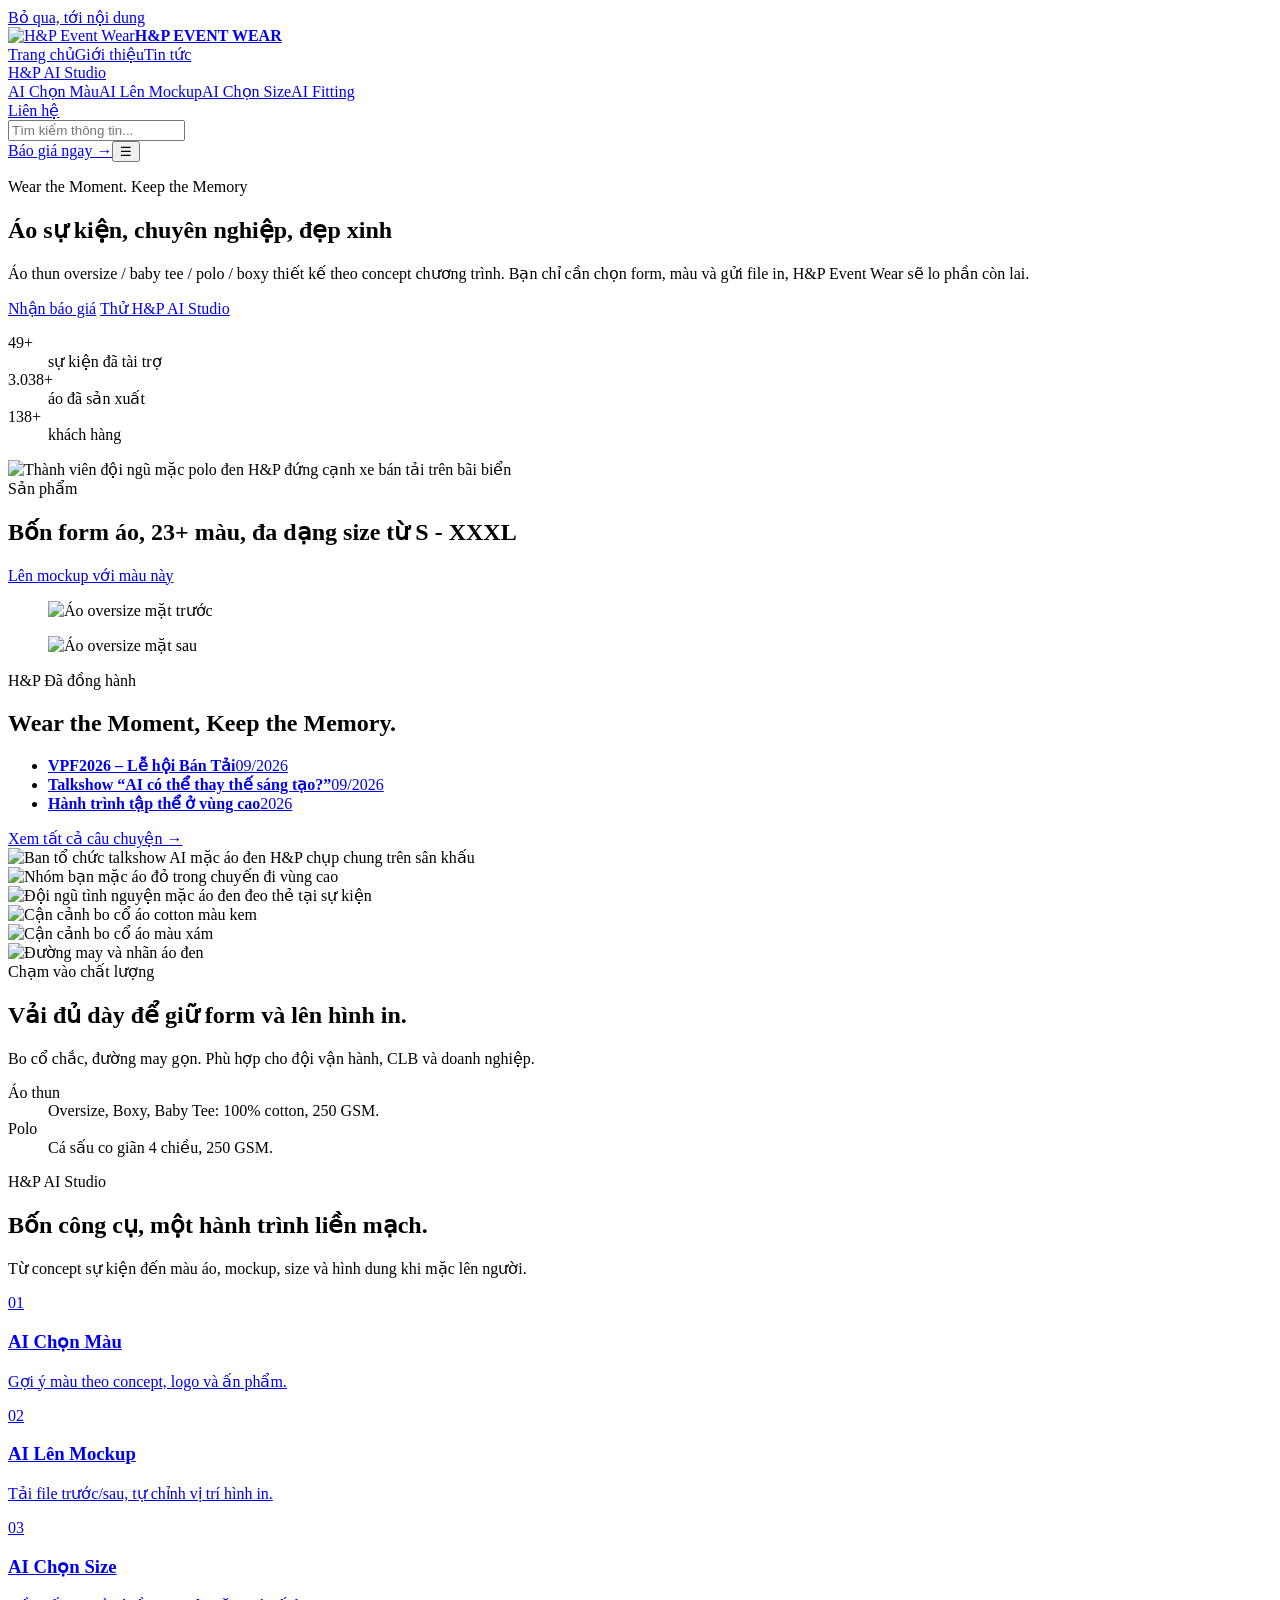
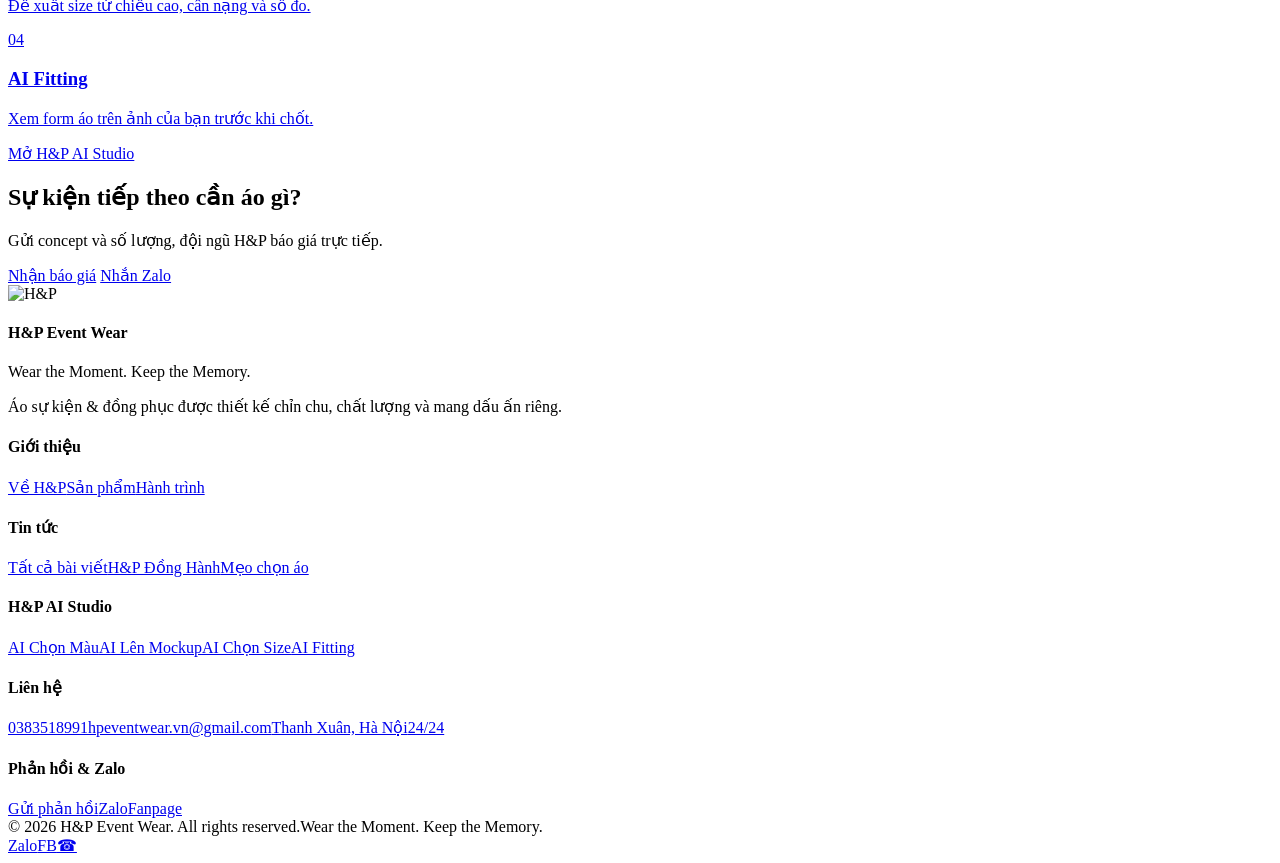
==== index.html @ 08f3437c "Add files via upload" ====
<!doctype html>
<html lang="vi" data-type="product">
<head>
<meta charset="utf-8">
<meta name="viewport" content="width=device-width,initial-scale=1">
<meta name="page-type" content="product"><meta name="site-kind" content="other">
<title>H&P Event Wear | Áo sự kiện, polo và đồng phục theo concept</title>
<meta name="description" content="H&P Event Wear sản xuất áo thun, polo và đồng phục sự kiện: chọn form, chọn màu, thử mockup với H&P AI Studio. Thanh Xuân, Hà Nội.">
<meta property="og:title" content="H&P Event Wear — Wear the Moment. Keep the Memory.">
<meta property="og:description" content="Áo sự kiện, polo và đồng phục theo concept của chương trình.">
<meta property="og:image" content="assets/img/event-2.jpg">
<meta name="theme-color" content="#FFF6EE">
<link rel="icon" href="assets/img/logo.png">
<link rel="preload" href="assets/fonts/LFNegritaPro.woff" as="font" type="font/woff" crossorigin>
<link rel="stylesheet" href="assets/css/style.css">
</head>
<body data-page="home">
<a class="skip-link" href="#main">Bỏ qua, tới nội dung</a>
<header class="site-header"><div class="container header-inner"><a class="brand" href="index.html"><img src="assets/img/logo.png" alt="H&P Event Wear"><strong>H&P EVENT WEAR</strong></a><nav class="nav" id="site-nav"><a class="active" href="index.html">Trang chủ</a><a class="" href="about.html">Giới thiệu</a><a class="" href="news.html">Tin tức</a><div class="nav-dropdown"><a class="" href="ai-studio.html">H&P AI Studio</a><div class="dropdown"><a href="ai-studio.html#color">AI Chọn Màu</a><a href="ai-studio.html#mockup">AI Lên Mockup</a><a href="ai-studio.html#size">AI Chọn Size</a><a href="ai-studio.html#fitting">AI Fitting</a></div></div><a class="" href="contact.html">Liên hệ</a></nav><div class="header-tools"><div class="search-wrap"><input class="search-input" type="search" placeholder="Tìm kiếm thông tin..."><div class="search-results"></div></div><a class="btn btn-primary" href="contact.html">Báo giá ngay →</a><button class="mobile-toggle" aria-label="Mở menu" aria-expanded="false" aria-controls="site-nav">☰</button></div></div></header>
<main id="main">

<!-- 1. Hero: ảnh thật, chữ trên nền phẳng. Vào cảnh một lần khi tải trang. -->
<section class="hero" data-enter>
  <div class="container hero-grid">
    <div class="hero-copy">
      <p class="hero-slogan">Wear the Moment. Keep the Memory</p>
      <h1>Áo sự kiện, chuyên nghiệp, đẹp xinh</h1>
      <p>Áo thun oversize / baby tee / polo / boxy thiết kế theo concept chương trình. Bạn chỉ cần chọn form, màu và gửi file in, H&P Event Wear sẽ lo phần còn lai.</p>
      <div class="actions">
        <a class="btn btn-primary" href="contact.html">Nhận báo giá</a>
        <a class="btn btn-light" href="ai-studio.html">Thử H&P AI Studio</a>
      </div>
      <dl class="hero-facts">
        <div><dt>49+</dt><dd>sự kiện đã tài trợ</dd></div>
        <div><dt>3.038+</dt><dd>áo đã sản xuất</dd></div>
        <div><dt>138+</dt><dd>khách hàng</dd></div>
      </dl>
    </div>
    <div class="hero-photo"><img src="assets/img/event-2.jpg" alt="Thành viên đội ngũ mặc polo đen H&P đứng cạnh xe bán tải trên bãi biển" width="2048" height="1365" fetchpriority="high"></div>
  </div>
</section>

<!-- 2. Chọn form và màu: màu đổi ảnh (khoảnh khắc tương tác duy nhất của trang) -->
<section class="screen surface" id="products" aria-labelledby="h-products">
  <div class="container picker">
    <div class="picker-ui">
      <span class="eyebrow">Sản phẩm</span>
      <h2 id="h-products">Bốn form áo, 23+ màu, đa dạng size từ S - XXXL  </h2>
      <div class="tabs" role="group" aria-label="Chọn form áo" id="formTabs"></div>
      <div class="sw-row" role="group" aria-label="Chọn màu áo" id="swatches"></div>
      <p class="pick-name" id="pickName" aria-live="polite"></p>
      <p class="pick-spec" id="pickSpec"></p>
      <div class="actions">
        <a class="btn btn-primary" id="tryBtn" href="ai-studio.html#mockup">Lên mockup với màu này</a>
      </div>
    </div>
    <div class="stage">
      <figure><img id="imgFront" src="assets/img/blanks/oversize/cam-do-front.webp" alt="Áo oversize mặt trước" width="1000" height="1250"></figure>
      <figure><img id="imgBack" src="assets/img/blanks/oversize/cam-do-back.webp" alt="Áo oversize mặt sau" width="1000" height="1250"></figure>
    </div>
  </div>
</section>

<!-- 3. Chương trình đã đồng hành: ảnh thật, không chú thích dưới ảnh -->
<section class="screen" id="journey" aria-labelledby="h-journey">
  <div class="container events">
    <div>
      <span class="eyebrow">H&P Đã đồng hành</span>
      <h2 id="h-journey">Wear the Moment, Keep the Memory.</h2>
      <ul class="event-list">
        <li><a href="article.html?id=vp-festival-2026"><b>VPF2026 – Lễ hội Bán Tải</b><span>09/2026</span></a></li>
        <li><a href="news.html"><b>Talkshow “AI có thể thay thế sáng tạo?”</b><span>09/2026</span></a></li>
        <li><a href="news.html"><b>Hành trình tập thể ở vùng cao</b><span>2026</span></a></li>
      </ul>
      <a class="link-arrow" href="news.html">Xem tất cả câu chuyện →</a>
    </div>
    <div class="photo-grid">
      <div class="ph"><img src="assets/img/event-6.jpg" alt="Ban tổ chức talkshow AI mặc áo đen H&P chụp chung trên sân khấu" loading="lazy"></div>
      <div class="ph"><img src="assets/img/event-7.jpg" alt="Nhóm bạn mặc áo đỏ trong chuyến đi vùng cao" loading="lazy"></div>
      <div class="ph"><img src="assets/img/event-5.jpg" alt="Đội ngũ tình nguyện mặc áo đen đeo thẻ tại sự kiện" loading="lazy"></div>
    </div>
  </div>
</section>

<!-- 4. Chất vải -->
<section class="screen surface" id="fabric" aria-labelledby="h-fabric">
  <div class="container fabric">
    <div class="fabric-photos">
      <div class="ph"><img src="assets/img/fabric-1.jpg" alt="Cận cảnh bo cổ áo cotton màu kem" loading="lazy"></div>
      <div class="ph"><img src="assets/img/fabric-2.jpg" alt="Cận cảnh bo cổ áo màu xám" loading="lazy"></div>
      <div class="ph"><img src="assets/img/fabric-3.jpg" alt="Đường may và nhãn áo đen" loading="lazy"></div>
    </div>
    <div>
      <span class="eyebrow">Chạm vào chất lượng</span>
      <h2 id="h-fabric">Vải đủ dày để giữ form và lên hình in.</h2>
      <p class="lead">Bo cổ chắc, đường may gọn. Phù hợp cho đội vận hành, CLB và doanh nghiệp.</p>
      <dl class="spec-list">
        <div><dt>Áo thun</dt><dd>Oversize, Boxy, Baby Tee: 100% cotton, 250 GSM.</dd></div>
        <div><dt>Polo</dt><dd>Cá sấu co giãn 4 chiều, 250 GSM.</dd></div>
      </dl>
    </div>
  </div>
</section>

<!-- 5. AI Studio: bốn bước. Một nền tối tương phản. -->
<section class="screen dark" id="ai" aria-labelledby="h-ai">
  <div class="container">
    <span class="eyebrow">H&P AI Studio</span>
    <h2 id="h-ai">Bốn công cụ, một hành trình liền mạch.</h2>
    <p class="lead">Từ concept sự kiện đến màu áo, mockup, size và hình dung khi mặc lên người.</p>
    <div class="steps">
      <a class="step" href="ai-studio.html#color"><span class="num">01</span><h3>AI Chọn Màu</h3><p>Gợi ý màu theo concept, logo và ấn phẩm.</p></a>
      <a class="step" href="ai-studio.html#mockup"><span class="num">02</span><h3>AI Lên Mockup</h3><p>Tải file trước/sau, tự chỉnh vị trí hình in.</p></a>
      <a class="step" href="ai-studio.html#size"><span class="num">03</span><h3>AI Chọn Size</h3><p>Đề xuất size từ chiều cao, cân nặng và số đo.</p></a>
      <a class="step" href="ai-studio.html#fitting"><span class="num">04</span><h3>AI Fitting</h3><p>Xem form áo trên ảnh của bạn trước khi chốt.</p></a>
    </div>
    <a class="btn btn-primary" href="ai-studio.html">Mở H&P AI Studio</a>
  </div>
</section>

<!-- 6. Dải cuối: màu thương hiệu -->
<section class="band" aria-labelledby="h-cta">
  <div class="container">
    <div>
      <h2 id="h-cta">Sự kiện tiếp theo cần áo gì?</h2>
      <p>Gửi concept và số lượng, đội ngũ H&P báo giá trực tiếp.</p>
    </div>
    <div class="actions">
      <a class="btn btn-primary" href="contact.html">Nhận báo giá</a>
      <a class="btn btn-light" href="https://zalo.me/0383518991" target="_blank" rel="noopener">Nhắn Zalo</a>
    </div>
  </div>
</section>
</main>
<footer class="site-footer"><div class="container"><div class="footer-grid"><div class="footer-brand"><img src="assets/img/logo.png" alt="H&P"><h4>H&P Event Wear</h4><p>Wear the Moment. Keep the Memory.</p><p class="muted">Áo sự kiện & đồng phục được thiết kế chỉn chu, chất lượng và mang dấu ấn riêng.</p></div><div><h4>Giới thiệu</h4><a href="about.html">Về H&P</a><a href="index.html#products">Sản phẩm</a><a href="index.html#journey">Hành trình</a></div><div><h4>Tin tức</h4><a href="news.html">Tất cả bài viết</a><a href="news.html">H&P Đồng Hành</a><a href="news.html">Mẹo chọn áo</a></div><div><h4>H&P AI Studio</h4><a href="ai-studio.html#color">AI Chọn Màu</a><a href="ai-studio.html#mockup">AI Lên Mockup</a><a href="ai-studio.html#size">AI Chọn Size</a><a href="ai-studio.html#fitting">AI Fitting</a></div><div><h4>Liên hệ</h4><a href="tel:0383518991">0383518991</a><a href="mailto:hpeventwear.vn@gmail.com">hpeventwear.vn@gmail.com</a><a href="contact.html">Thanh Xuân, Hà Nội</a><a href="contact.html">24/24</a></div><div><h4>Phản hồi & Zalo</h4><a href="contact.html#feedback">Gửi phản hồi</a><a href="https://zalo.me/0383518991" target="_blank" rel="noopener">Zalo</a><a href="https://www.facebook.com/hpeventwear" target="_blank" rel="noopener">Fanpage</a></div></div><div class="copyright"><span>© 2026 H&P Event Wear. All rights reserved.</span><span>Wear the Moment. Keep the Memory.</span></div></div></footer>
<div class="floating-contact"><a class="float-btn zalo" href="https://zalo.me/0383518991" target="_blank" rel="noopener" aria-label="Nhắn Zalo">Zalo</a><a class="float-btn msg" href="https://www.facebook.com/hpeventwear" target="_blank" rel="noopener" aria-label="Fanpage Facebook">FB</a><a class="float-btn call" href="tel:0383518991" aria-label="Gọi ngay">☎</a></div>
<script src="assets/js/articles.js"></script>
<script src="assets/js/blanks.js"></script>
<script src="assets/js/app.js"></script>
<script src="assets/js/home.js"></script>
</body>
</html>
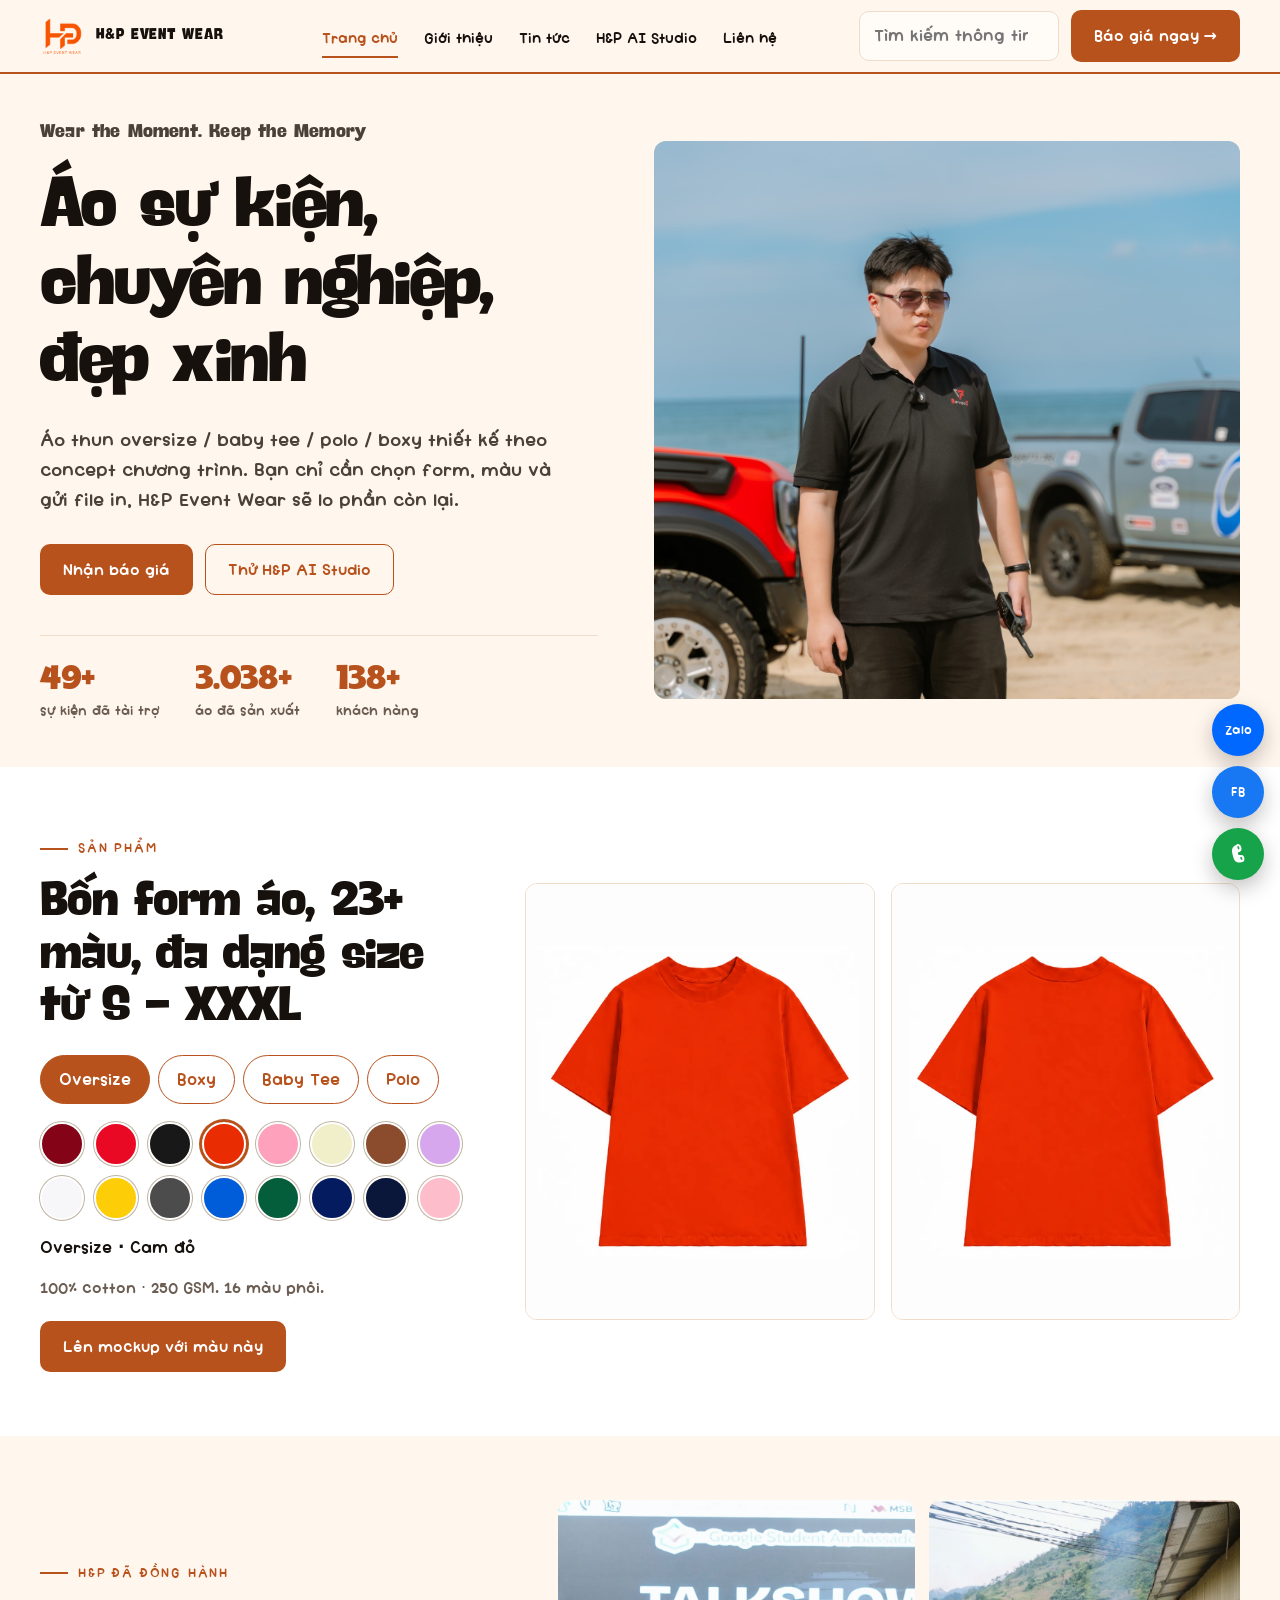
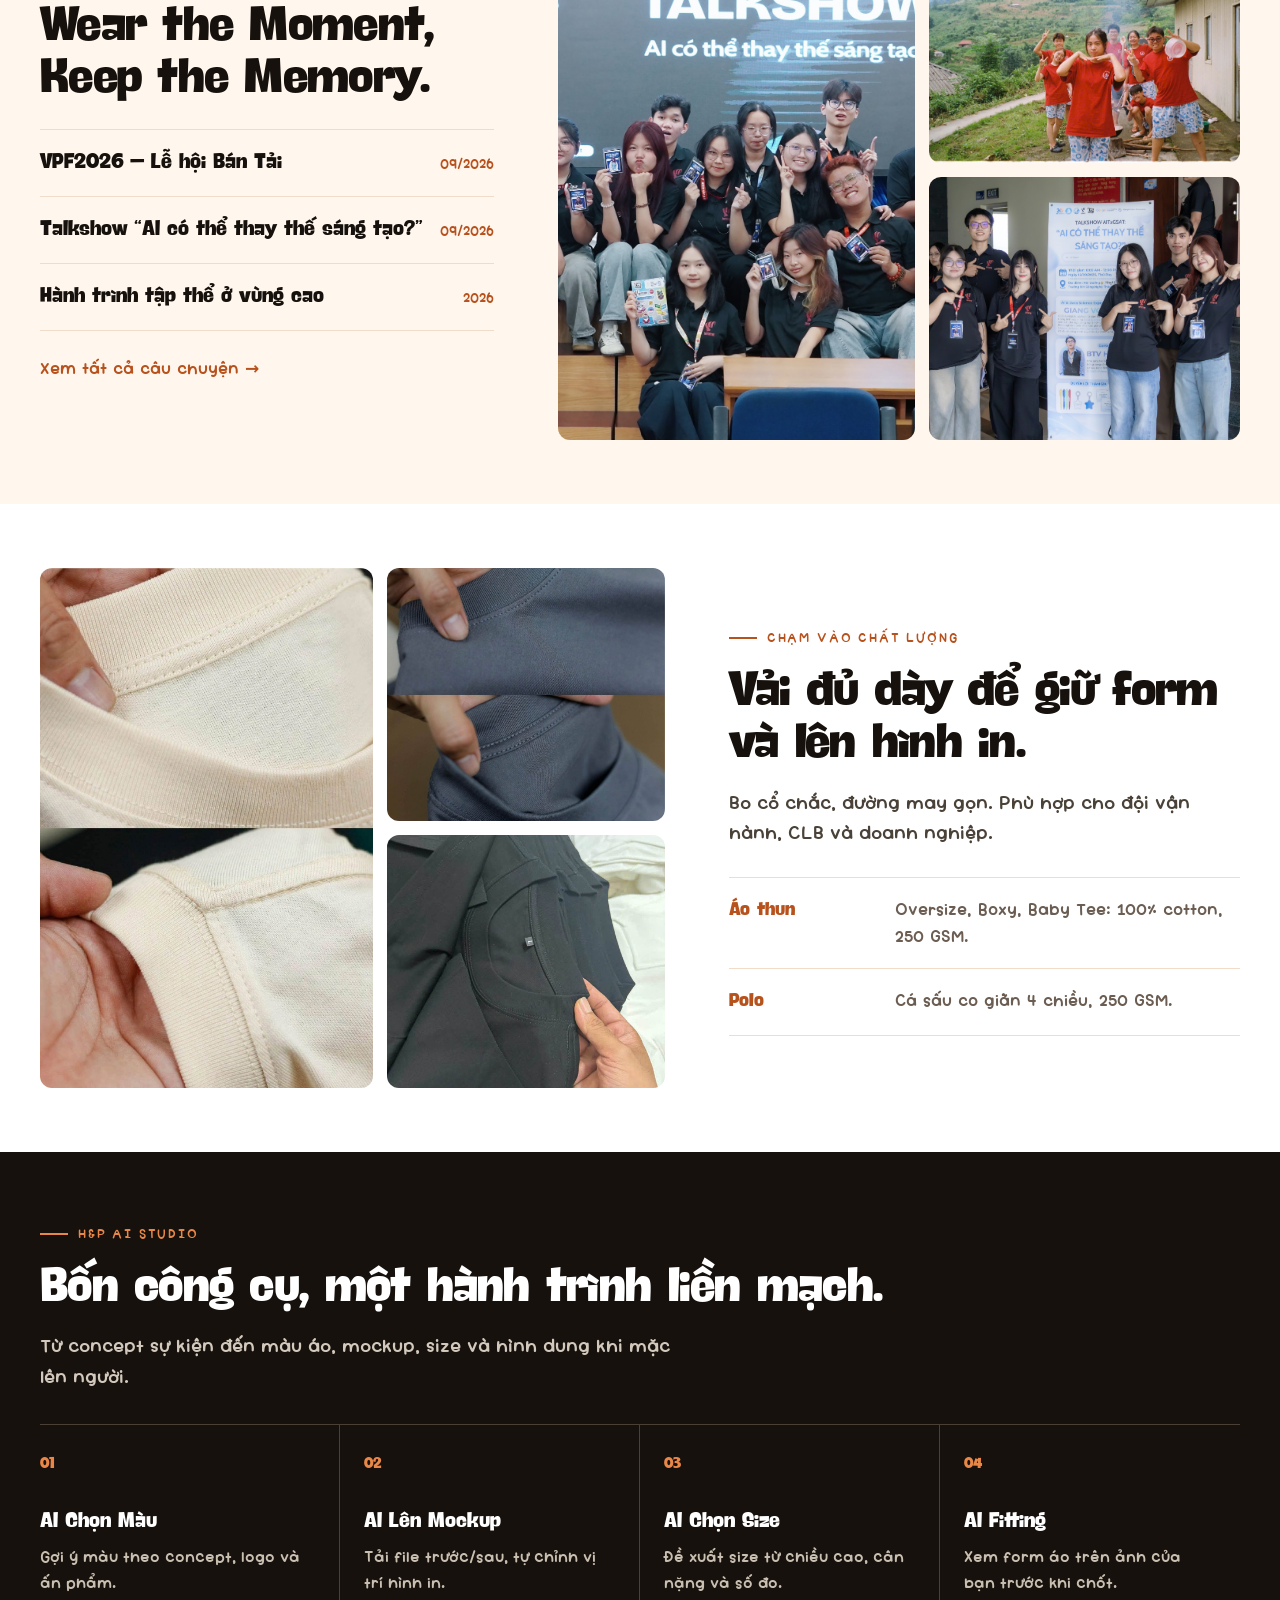
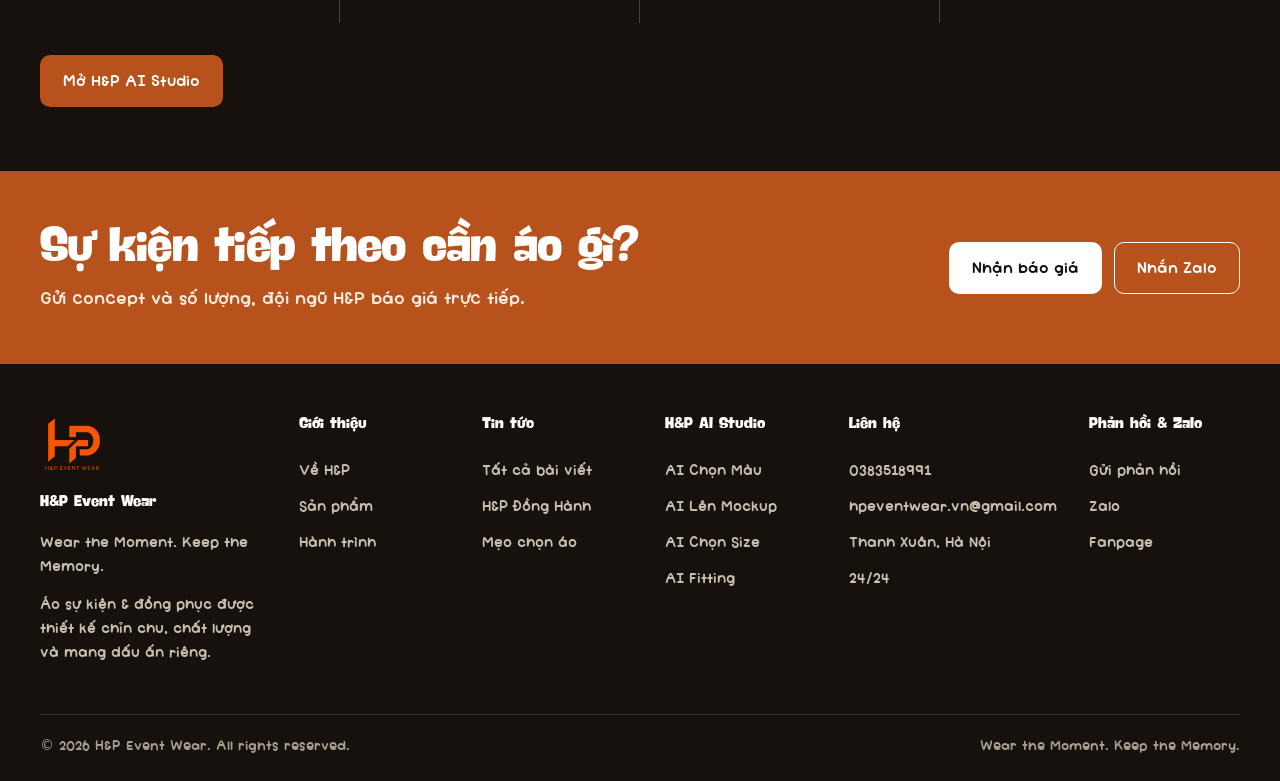
==== commit f8598d3c: "Commit to main" ====
--- a/index.html
+++ b/index.html
@@ -2,13 +2,13 @@
 <html lang="vi" data-type="product">
 <head>
 <meta charset="utf-8">
-<meta name="viewport" content="width=device-width,initial-scale=1">
+<meta name="viewport" content="width=device-width,initial-scale=1"><title>H&amp;P Event Wear | Áo sự kiện, polo và đồng phục theo concept</title><meta name="description" content="Áo thun oversize, boxy, baby tee, polo và đồng phục sự kiện theo concept. Chọn form, màu, thử mockup với H&amp;P AI Studio. Thanh Xuân, Hà Nội."><link rel="canonical" href="https://www.hpeventwear.id.vn/"><meta property="og:site_name" content="H&amp;P Event Wear"><meta property="og:locale" content="vi_VN"><meta property="og:type" content="website"><meta property="og:url" content="https://www.hpeventwear.id.vn/"><meta property="og:title" content="H&amp;P Event Wear | Áo sự kiện, polo và đồng phục theo concept"><meta property="og:description" content="Áo thun oversize, boxy, baby tee, polo và đồng phục sự kiện theo concept. Chọn form, màu, thử mockup với H&amp;P AI Studio. Thanh Xuân, Hà Nội."><meta property="og:image" content="https://www.hpeventwear.id.vn/assets/img/event-2.jpg"><meta name="twitter:card" content="summary_large_image"><script type="application/ld+json">{"@context":"https://schema.org","@type":"Organization","name":"H&P Event Wear","url":"https://www.hpeventwear.id.vn/","logo":"https://www.hpeventwear.id.vn/assets/img/logo.png","email":"hpeventwear.vn@gmail.com","telephone":"+84383518991","address":{"@type":"PostalAddress","addressLocality":"Thanh Xuân","addressRegion":"Hà Nội","addressCountry":"VN"},"sameAs":["https://www.facebook.com/hpeventwear"]}</script>
 <meta name="page-type" content="product"><meta name="site-kind" content="other">
-<title>H&P Event Wear | Áo sự kiện, polo và đồng phục theo concept</title>
-<meta name="description" content="H&P Event Wear sản xuất áo thun, polo và đồng phục sự kiện: chọn form, chọn màu, thử mockup với H&P AI Studio. Thanh Xuân, Hà Nội.">
-<meta property="og:title" content="H&P Event Wear — Wear the Moment. Keep the Memory.">
-<meta property="og:description" content="Áo sự kiện, polo và đồng phục theo concept của chương trình.">
-<meta property="og:image" content="assets/img/event-2.jpg">
+
+
+
+
+
 <meta name="theme-color" content="#FFF6EE">
 <link rel="icon" href="assets/img/logo.png">
 <link rel="preload" href="assets/fonts/LFNegritaPro.woff" as="font" type="font/woff" crossorigin>
@@ -25,7 +25,7 @@
     <div class="hero-copy">
       <p class="hero-slogan">Wear the Moment. Keep the Memory</p>
       <h1>Áo sự kiện, chuyên nghiệp, đẹp xinh</h1>
-      <p>Áo thun oversize / baby tee / polo / boxy thiết kế theo concept chương trình. Bạn chỉ cần chọn form, màu và gửi file in, H&P Event Wear sẽ lo phần còn lai.</p>
+      <p>Áo thun oversize / baby tee / polo / boxy thiết kế theo concept chương trình. Bạn chỉ cần chọn form, màu và gửi file in, H&P Event Wear sẽ lo phần còn lại.</p>
       <div class="actions">
         <a class="btn btn-primary" href="contact.html">Nhận báo giá</a>
         <a class="btn btn-light" href="ai-studio.html">Thử H&P AI Studio</a>
@@ -77,7 +77,7 @@
     <div class="photo-grid">
       <div class="ph"><img src="assets/img/event-6.jpg" alt="Ban tổ chức talkshow AI mặc áo đen H&P chụp chung trên sân khấu" loading="lazy"></div>
       <div class="ph"><img src="assets/img/event-7.jpg" alt="Nhóm bạn mặc áo đỏ trong chuyến đi vùng cao" loading="lazy"></div>
-      <div class="ph"><img src="assets/img/event-5.jpg" alt="Đội ngũ tình nguyện mặc áo đen đeo thẻ tại sự kiện" loading="lazy"></div>
+      <div class="ph"><img src="assets/img/event-10.jpg" alt="Đội ngũ tình nguyện mặc áo đen đeo thẻ tại sự kiện" loading="lazy"></div>
     </div>
   </div>
 </section>
--- a/assets/css/style.css
+++ b/assets/css/style.css
@@ -0,0 +1,341 @@
+/* ===== H&P Event Wear — hệ thiết kế mới =====
+   Nền giấy ấm + mực đen + một màu thương hiệu (cam #B8521D). Phẳng, không gradient, ảnh thật dẫn dắt.
+   Phông chữ của thương hiệu: LF Negrita Pro (tiêu đề), LF Study Notes (văn bản). */
+@font-face{font-family:"LF Negrita Pro";src:url(../fonts/LFNegritaPro.woff) format("woff");font-weight:400;font-style:normal;font-display:swap}
+@font-face{font-family:"LF Study Notes";src:url(../fonts/LFStudyNotes.woff) format("woff");font-weight:400;font-style:normal;font-display:swap}
+:root{
+  --orange:#B8521D;--orange-2:#E88747;--orange-3:#F6C79D;
+  --paper:#FFF6EE;--surface:#FFFFFF;--tint:#FFE8D4;--cream:#FFFBF7;--white:#fff;
+  --ink:#16110D;--black:#16110D;--black-2:#221B15;--muted:#6B5D52;--line:#F1DCC9;
+  --radius:12px;--shadow:0 12px 32px rgba(22,17,13,.10);
+  --container:min(1200px,calc(100% - 48px));--header-h:72px;
+  --font-head:"LF Negrita Pro",Inter,ui-sans-serif,system-ui,"Segoe UI",Roboto,Arial,sans-serif;
+  --font-body:"LF Study Notes",Inter,ui-sans-serif,system-ui,"Segoe UI",Roboto,Arial,sans-serif;
+}
+*{box-sizing:border-box}
+html{scroll-behavior:smooth;scroll-padding-top:var(--header-h)}
+body{margin:0;font-family:var(--font-body);font-synthesis:none;color:var(--ink);background:var(--paper);line-height:1.6;font-size:17px;-webkit-font-smoothing:antialiased}
+img{max-width:100%;display:block}
+a{text-decoration:none;color:inherit}
+button,input,select,textarea{font:inherit;color:inherit}
+button{cursor:pointer}
+:focus-visible{outline:3px solid var(--orange);outline-offset:3px;border-radius:6px}
+.skip-link{position:absolute;left:12px;top:-60px;z-index:100;background:var(--ink);color:#fff;padding:12px 18px;border-radius:8px;font-weight:700}
+.skip-link:focus{top:calc(var(--header-h) + 8px)}
+.container{width:var(--container);margin-inline:auto}
+.section{padding:96px 0}.section-sm{padding:56px 0}.surface{background:var(--surface)}
+h1,h2,h3,h4,h5,h6,.brand strong,.stat b,.num{font-family:var(--font-head);font-weight:400;letter-spacing:0;color:var(--ink)}
+h1,h2,h3{line-height:1.08;margin:0 0 16px}
+h1{font-size:clamp(40px,5.6vw,80px);letter-spacing:-.02em}
+h2{font-size:clamp(30px,3.8vw,52px);letter-spacing:-.015em}
+h3{font-size:21px;line-height:1.2}
+p{margin:0 0 14px}
+.lead{font-size:19px;color:#4a4238;max-width:640px}
+.muted{color:var(--muted)}.orange{color:var(--orange)}
+.eyebrow{display:inline-flex;align-items:center;gap:10px;text-transform:uppercase;letter-spacing:.14em;font-size:12px;font-weight:700;color:var(--orange);margin-bottom:18px}
+.eyebrow::before{content:"";width:28px;height:2px;background:currentColor}
+.stack{display:grid;gap:18px}
+.grid-2{display:grid;grid-template-columns:repeat(2,minmax(0,1fr));gap:32px}
+.grid-3{display:grid;grid-template-columns:repeat(3,minmax(0,1fr));gap:24px}
+.grid-4{display:grid;grid-template-columns:repeat(4,minmax(0,1fr));gap:20px}
+.card{background:var(--white);border:1px solid var(--line);border-radius:var(--radius);padding:24px;transition:transform .25s,border-color .25s}
+a.card:hover,.card.link:hover{transform:translateY(-2px);border-color:var(--orange)}
+.card.dark{background:var(--ink);color:#fff;border-color:var(--ink)}.card.dark h3{color:#fff}
+.tag{display:inline-flex;padding:6px 12px;border-radius:999px;background:var(--tint);color:#8C3C10;font-size:12px;font-weight:700}
+/* nút: một cặp — đặc cam + viền mực */
+.btn{display:inline-flex;align-items:center;justify-content:center;gap:9px;min-height:48px;border-radius:10px;padding:12px 22px;border:1.5px solid transparent;font-weight:700;font-size:16px;font-family:var(--font-body);transition:transform .2s,background .2s,color .2s,border-color .2s}
+.btn:hover{transform:translateY(-2px)}.btn:active{transform:translateY(0) scale(.98)}
+.btn-primary{background:var(--orange);color:#fff}.btn-primary:hover{background:#9C4316}
+.btn-dark{background:var(--ink);color:#fff}.btn-dark:hover{background:#000}
+.btn-light{background:transparent;color:var(--ink);border-color:var(--ink)}.btn-light:hover{background:var(--ink);color:#fff}
+.btn-outline{background:transparent;border-color:rgba(255,255,255,.7);color:#fff}.btn-outline:hover{background:#fff;color:var(--ink)}
+.actions{display:flex;gap:12px;flex-wrap:wrap}
+.link-arrow{display:inline-flex;gap:8px;font-weight:700;color:var(--orange);background:linear-gradient(currentColor,currentColor) 0 100%/0 2px no-repeat;padding-bottom:3px;transition:background-size .25s}
+.link-arrow:hover{background-size:100% 2px}
+
+/* ===== header ===== */
+.site-header{position:sticky;top:0;z-index:60;background:var(--paper);border-bottom:1px solid var(--line)}
+.header-inner{height:var(--header-h);display:flex;align-items:center;gap:28px}
+.brand{display:flex;align-items:center;gap:12px;min-width:200px}
+.brand img{width:44px;height:44px;object-fit:contain;border-radius:8px}
+.brand strong{font-size:15px;letter-spacing:.06em}
+.nav{display:flex;align-items:center;gap:26px;margin:auto}
+.nav a{font-size:15px;font-weight:700;position:relative;padding:26px 0;display:inline-block}
+.nav>a::after,.nav-dropdown>a::after{content:"";position:absolute;left:0;right:100%;bottom:18px;height:2px;background:var(--orange);transition:right .25s}
+.nav a:hover::after,.nav a.active::after{right:0}
+.nav a.active,.nav a:hover{color:var(--orange)}
+.nav-dropdown{position:relative}
+.dropdown{display:none;position:absolute;top:calc(100% - 6px);left:-16px;width:240px;padding:10px;background:var(--cream);border:1px solid var(--line);border-radius:12px;box-shadow:var(--shadow)}
+.nav-dropdown:hover .dropdown,.nav-dropdown:focus-within .dropdown{display:grid}
+.dropdown a{padding:12px 14px;border-radius:8px}
+.dropdown a::after{display:none}.dropdown a:hover{background:var(--tint)}
+.header-tools{display:flex;align-items:center;gap:12px}
+.search-wrap{position:relative}
+.search-input{width:200px;min-height:44px;padding:10px 14px;border:1px solid var(--line);border-radius:10px;background:var(--cream);outline:none;transition:border-color .2s,width .25s}
+.search-input:focus{border-color:var(--orange);width:240px}
+.search-results{display:none;position:absolute;right:0;top:52px;width:360px;max-height:420px;overflow:auto;background:var(--cream);border:1px solid var(--line);border-radius:12px;box-shadow:var(--shadow);padding:10px}
+.search-results.show{display:block}
+.search-item{display:block;padding:12px;border-radius:8px}.search-item:hover{background:var(--tint)}
+.search-item b{display:block}.search-item small{color:var(--muted)}
+.mobile-toggle{display:none;width:48px;height:48px;border:1.5px solid var(--ink);border-radius:10px;background:transparent;font-size:22px;line-height:1}
+
+/* ===== hero (ảnh thật, chữ trên nền phẳng) ===== */
+.hero{background:var(--paper);color:var(--ink);padding:0;min-height:calc(100svh - var(--header-h));display:block;position:relative}
+.hero-grid{display:grid;grid-template-columns:minmax(0,1fr) minmax(0,1.05fr);gap:56px;align-items:center;min-height:calc(100svh - var(--header-h));padding-block:40px}
+.hero h1{max-width:12ch;margin-bottom:22px}
+.hero p{font-size:19px;color:#4a4238;max-width:520px}
+.hero .actions{margin-top:28px}
+.hero-slogan{font-family:var(--font-head);color:var(--orange);font-size:18px;margin:0 0 22px;letter-spacing:.01em}
+.hero-facts{display:flex;gap:36px;margin:40px 0 0;padding:28px 0 0;border-top:1px solid var(--line)}
+.hero-facts div{display:grid;gap:2px}
+.hero-facts dt{font-family:var(--font-head);font-size:34px;line-height:1;color:var(--ink)}
+.hero-facts dd{margin:0;font-size:14px;color:var(--muted)}
+.hero-photo{position:relative;height:min(74svh,720px);border-radius:var(--radius);overflow:hidden;background:var(--tint)}
+.hero-photo img{width:100%;height:100%;object-fit:cover;object-position:center 30%;transition:transform .6s}
+.hero-photo:hover img{transform:scale(1.03)}
+/* hero vào cảnh một lần khi tải trang */
+@keyframes hpEnter{from{opacity:0;transform:translateY(18px)}to{opacity:1;transform:none}}
+[data-enter]>*,[data-enter] .hero-grid>*{animation:hpEnter .7s cubic-bezier(.2,.7,.2,1) both}
+[data-enter] .hero-grid>*:nth-child(2){animation-delay:.12s}
+.hero-copy>*{animation:hpEnter .7s cubic-bezier(.2,.7,.2,1) both}
+.hero-copy>*:nth-child(2){animation-delay:.06s}.hero-copy>*:nth-child(3){animation-delay:.12s}.hero-copy>*:nth-child(4){animation-delay:.18s}.hero-copy>*:nth-child(5){animation-delay:.24s}.hero-copy>*:nth-child(6){animation-delay:.3s}
+[data-enter]>.container{animation:none}
+
+/* ===== trang con: dải tiêu đề phẳng ===== */
+.subhero{padding:84px 0 72px;background:var(--ink);color:#fff;position:relative}
+.subhero h1{color:#fff;font-size:clamp(38px,5vw,64px)}
+.subhero .lead{color:#D9D1C6}
+.subhero .orange{color:var(--orange-2)}
+.subhero .eyebrow{color:var(--orange-2)!important}
+
+/* ===== màn chung của trang chủ: mỗi phần một đến hai màn hình ===== */
+.screen{min-height:100svh;display:flex;align-items:center;padding:72px 0;scroll-margin-top:var(--header-h)}
+.screen>.container{width:var(--container)}
+.screen.dark{background:var(--ink);color:#EDE6DA}
+.screen.dark h2,.screen.dark h3{color:#fff}
+.screen.dark .eyebrow{color:var(--orange-2)}
+.screen.dark .lead{color:#D2C9BC}
+
+/* chọn form + màu: màu đổi ảnh */
+.picker{display:grid;grid-template-columns:minmax(0,.75fr) minmax(0,1.25fr);gap:56px;align-items:center}
+.picker-ui h2{max-width:14ch}
+.tabs{display:flex;gap:8px;flex-wrap:wrap;margin:26px 0 22px}
+.tab{min-height:44px;padding:10px 18px;border:1.5px solid var(--ink);border-radius:999px;background:transparent;font-weight:700;transition:background .2s,color .2s,transform .2s}
+.tab:hover{transform:translateY(-2px)}.tab:active{transform:scale(.98)}
+.tab[aria-selected="true"]{background:var(--ink);color:#fff}
+.sw-row{display:flex;flex-wrap:wrap;gap:10px;margin:0 0 14px}
+.swatch-btn{width:44px;height:44px;border-radius:50%;border:2px solid var(--paper);box-shadow:0 0 0 1px #BDB2A2;padding:0;transition:transform .2s,box-shadow .2s}
+.swatch-btn:hover{transform:scale(1.08)}
+.swatch-btn[aria-pressed="true"]{box-shadow:0 0 0 3px var(--orange)}
+.pick-name{font-weight:700;margin:0 0 26px;min-height:1.6em}
+.pick-spec{margin:0 0 28px;color:var(--muted);font-size:16px}
+.stage{display:grid;grid-template-columns:1fr 1fr;gap:16px}
+.stage figure{margin:0;background:#fff;border:1px solid var(--line);border-radius:var(--radius);overflow:hidden;aspect-ratio:4/5;display:grid;place-items:center}
+.stage img{width:100%;height:100%;object-fit:contain;transform:scale(1.0);transition:transform .5s,opacity .3s}
+.stage figure:hover img{transform:scale(1.03)}
+.stage img.swap{opacity:0}
+
+/* chương trình đã đồng hành */
+.events{display:grid;grid-template-columns:minmax(0,.8fr) minmax(0,1.2fr);gap:64px;align-items:center}
+.event-list{list-style:none;margin:28px 0 30px;padding:0;border-top:1px solid var(--line)}
+.event-list li{border-bottom:1px solid var(--line)}
+.event-list a{display:grid;grid-template-columns:1fr auto;gap:16px;padding:20px 0;align-items:baseline;transition:padding .25s,color .2s}
+.event-list a:hover{padding-left:10px;color:var(--orange)}
+.event-list b{font-family:var(--font-head);font-weight:400;font-size:21px;line-height:1.25}
+.event-list span{color:var(--muted);font-size:14px;white-space:nowrap}
+.photo-grid{display:grid;grid-template-columns:1.15fr 1fr;grid-template-rows:1fr 1fr;gap:14px;height:min(78svh,700px)}
+.photo-grid .ph{border-radius:var(--radius);overflow:hidden;background:var(--tint);min-height:0}
+.photo-grid .ph:first-child{grid-row:span 2}
+.photo-grid img{width:100%;height:100%;object-fit:cover;object-position:center 65%;transition:transform .6s}
+.photo-grid .ph:hover img{transform:scale(1.03)}
+
+/* chất vải */
+.fabric{display:grid;grid-template-columns:minmax(0,1.1fr) minmax(0,.9fr);gap:64px;align-items:center}
+.fabric-photos{display:grid;grid-template-columns:1.2fr 1fr;grid-template-rows:1fr 1fr;gap:14px;height:min(74svh,660px)}
+.fabric-photos .ph{border-radius:var(--radius);overflow:hidden;min-height:0;background:var(--tint)}
+.fabric-photos .ph:first-child{grid-row:span 2}
+.fabric-photos img{width:100%;height:100%;object-fit:cover;transition:transform .6s}
+.fabric-photos .ph:hover img{transform:scale(1.03)}
+.spec-list{margin:28px 0 0;display:grid;gap:0;border-top:1px solid var(--line)}
+.spec-list div{display:grid;grid-template-columns:150px 1fr;gap:16px;padding:18px 0;border-bottom:1px solid var(--line)}
+.spec-list dt{font-family:var(--font-head);font-size:19px}.spec-list dd{margin:0;color:var(--muted)}
+
+/* AI Studio: bốn bước */
+.steps{display:grid;grid-template-columns:repeat(4,minmax(0,1fr));gap:0;margin:48px 0 40px;border-top:1px solid #4A4036}
+.step{display:block;padding:28px 24px 28px 0;border-right:1px solid #4A4036;transition:background .25s,padding .25s}
+.step+.step{padding-left:24px}.step:last-child{border-right:0}
+.step:hover{background:#221B15}
+.step .num{display:block;color:var(--orange-2);font-size:15px;margin-bottom:60px}
+.step h3{margin-bottom:10px}.step p{color:#C9BFB1;font-size:16px;margin:0}
+
+/* dải cuối: màu thương hiệu */
+.band{background:var(--orange);color:#fff;padding:0;min-height:0}
+.band .container{display:flex;justify-content:space-between;align-items:center;gap:32px;flex-wrap:wrap;padding-block:72px}
+.band h2{color:#fff;margin-bottom:8px;max-width:26ch}
+.band p{color:#FDEBDD;margin:0;font-size:18px}
+.band .btn-primary{background:#fff;color:var(--ink)}.band .btn-primary:hover{background:var(--ink);color:#fff}
+.band .btn-light{border-color:#fff;color:#fff}.band .btn-light:hover{background:#fff;color:var(--ink)}
+
+/* ===== khối dùng ở trang con ===== */
+.about-strip{display:grid;grid-template-columns:1.1fr .9fr;gap:56px;align-items:center}
+.quote-card{background:var(--ink);color:#fff;border-radius:var(--radius);padding:40px}.quote-card p{font-size:24px;margin:0;font-family:var(--font-head)}
+.stat-row{display:grid;grid-template-columns:1.2fr repeat(3,1fr);gap:20px;background:var(--ink);color:#fff;padding:40px;border-radius:var(--radius)}
+.stat-row h3{color:#fff}.stat b{font-size:40px;color:var(--orange-2);display:block}.stat span{color:#D9D1C6}
+.ai-step{position:relative}.ai-step .num{font-size:14px;color:var(--orange)}
+.product-thumb{height:220px;border-radius:12px;background:var(--tint);display:grid;place-items:center;margin-bottom:16px;overflow:hidden}
+.portfolio-card,.news-card{overflow:hidden;padding:0}
+.portfolio-card img,.news-card img{width:100%;height:210px;object-fit:cover;transition:transform .5s}
+.portfolio-card:hover img,.news-card:hover img{transform:scale(1.03)}
+.portfolio-card .body{padding:20px}.news-card .body{padding:22px}
+.news-meta{font-size:13px;color:var(--muted);margin:8px 0}
+.cta-band{background:var(--orange);color:#fff;padding:56px 0}.cta-band h2{color:#fff;margin-bottom:6px}
+.fabric-gallery{display:grid;grid-template-columns:1.4fr 1fr 1fr;gap:14px}
+.fabric-gallery img{width:100%;height:280px;object-fit:cover;border-radius:12px}
+.fabric-gallery img:first-child{height:574px;grid-row:span 2}
+.article-body{max-width:820px;margin:auto}.article-body img{border-radius:12px;margin:28px 0}.article-body p{font-size:19px;color:#3d362e}
+.filterbar{display:flex;gap:10px;flex-wrap:wrap;margin:28px 0}
+.filter-pill{min-height:44px;border:1.5px solid var(--ink);background:transparent;border-radius:999px;padding:9px 18px;font-weight:700;transition:background .2s,color .2s,transform .2s}
+.filter-pill:hover{transform:translateY(-2px)}.filter-pill.active{background:var(--ink);color:#fff}
+.contact-card{display:flex;gap:14px;align-items:flex-start}
+.contact-card .icon{width:44px;height:44px;border-radius:10px;background:var(--tint);display:grid;place-items:center;color:#8C3C10;font-weight:700;flex:none}
+/* AI */
+.progress-steps{display:grid;grid-template-columns:repeat(4,1fr);gap:12px}.progress-item{padding:14px 16px;border:1px solid var(--line);border-radius:12px;background:#fff;font-size:13px;font-weight:800}.progress-item.active{background:#fff2ea;color:var(--orange);border-color:#efc6b1}.tool-layout{display:grid;grid-template-columns:390px minmax(0,1fr);gap:28px;align-items:start}.tool-panel{background:#fff;border:1px solid var(--line);border-radius:20px;padding:24px;box-shadow:0 8px 28px rgba(20,15,12,.05)}.form-group{margin-bottom:16px}.form-group label{display:block;font-size:13px;font-weight:800;margin-bottom:7px}.form-control{width:100%;padding:12px 13px;border:1px solid #ddd8d4;border-radius:10px;background:#fff;outline:none}.form-control:focus{border-color:var(--orange);box-shadow:0 0 0 3px rgba(184,82,29,.11)}textarea.form-control{min-height:110px;resize:vertical}.upload-zone{border:1.5px dashed #cfc8c3;border-radius:14px;background:#faf9f7;padding:24px;text-align:center}.upload-zone.drag{border-color:var(--orange);background:#fff3ec}.color-grid{display:grid;grid-template-columns:repeat(5,1fr);gap:12px}.color-card{border:1px solid var(--line);border-radius:14px;padding:12px;background:#fff;cursor:pointer}.color-card.active{border-color:var(--orange);box-shadow:0 0 0 3px rgba(184,82,29,.10)}.swatch{height:72px;border-radius:10px;border:1px solid rgba(0,0,0,.08)}.color-card b{display:block;font-size:13px;margin-top:7px}.recommendation{padding:16px;border-radius:14px;background:#fff6f0;border:1px solid #f0d6c8}.mockup-controls{display:grid;grid-template-columns:1fr 1fr;gap:18px}.mockup-card{border:1px solid var(--line);border-radius:18px;padding:16px;background:#f9f8f6}.mockup-board{position:relative;aspect-ratio:4/5;display:grid;place-items:center;overflow:hidden;border-radius:14px;background:#efedea}.mockup-board svg{width:88%;height:88%}.artwork{position:absolute;touch-action:none;cursor:grab;user-select:none;max-width:none}.artwork:active{cursor:grabbing}.range-row{display:grid;grid-template-columns:90px 1fr 48px;gap:10px;align-items:center;font-size:12px;margin-top:8px}.warning-modal{position:fixed;inset:0;background:rgba(0,0,0,.55);display:none;place-items:center;z-index:100}.warning-modal.show{display:grid}.modal-card{max-width:480px;background:#fff;border-radius:18px;padding:26px;box-shadow:var(--shadow)}.confidence{height:8px;border-radius:999px;background:#eee;overflow:hidden}.confidence span{display:block;height:100%;background:var(--orange)}.size-result{display:grid;grid-template-columns:repeat(2,1fr);gap:14px}.size-choice{border:1px solid var(--line);border-radius:14px;padding:18px;background:#fff}.size-choice.primary{border-color:var(--orange);background:#fff4ee}.fit-stage{display:grid;grid-template-columns:420px 1fr;gap:26px}.fit-canvas-wrap{background:#f4f2ef;border-radius:18px;padding:14px;position:relative}.fit-canvas-wrap canvas{width:100%;display:block;border-radius:12px;background:#ddd}.fit-summary{display:grid;grid-template-columns:repeat(4,1fr);gap:10px}.fit-summary div{background:#f7f6f4;border-radius:10px;padding:12px}.contact-card{display:flex;gap:14px;align-items:flex-start}.contact-card .icon{width:42px;height:42px;border-radius:12px;background:#fff0e8;display:grid;place-items:center;color:var(--orange);font-weight:900}
+
+.disabled{opacity:.5;pointer-events:none}
+
+button.progress-item{font-family:inherit;text-align:left;color:inherit;cursor:pointer}button.progress-item:hover{border-color:#efc6b1}
+.progress-item.done{background:#f2faf5;border-color:#cfe6d8;color:#2b7a4b}
+.step-panel{display:none}.step-panel.active{display:block}.step-intro h2{font-size:28px;margin:10px 0 6px}
+.wizard-nav{display:flex;justify-content:space-between;align-items:center;gap:12px;margin-top:28px}.wizard-nav .btn[disabled]{opacity:.4;pointer-events:none}
+[hidden]{display:none!important}@media(max-width:640px){.wizard-nav .btn{width:auto;flex:1}}
+
+.shirt-svg{width:100%;height:100%}.shirt-svg img{width:100%;height:100%;object-fit:cover;display:block;user-select:none;-webkit-user-drag:none;pointer-events:none}
+.sw-group{grid-column:span 2}@media(max-width:640px){.sw-group{grid-column:auto}}
+.swatches{display:flex;flex-wrap:wrap;gap:9px}.sw{width:34px;height:34px;border-radius:50%;border:2px solid #fff;box-shadow:0 0 0 1px #d8d2cd;padding:0}.sw:hover{transform:scale(1.08)}.sw.active{box-shadow:0 0 0 3px var(--orange)}
+
+/* Chọn form / màu */
+.form-pick{display:grid;grid-template-columns:repeat(4,1fr);gap:16px;margin-top:26px}
+.form-opt{font-family:inherit;text-align:left;color:inherit;background:#fff;border:2px solid var(--line);border-radius:18px;padding:10px 10px 14px;cursor:pointer;transition:.2s}
+.form-opt:hover{border-color:#efc6b1;transform:translateY(-3px)}.form-opt.active{border-color:var(--orange);box-shadow:0 10px 28px rgba(184,82,29,.18)}
+.form-opt b{display:block;font-size:17px;margin-top:10px}.form-opt small{color:var(--muted)}
+.form-thumb{position:relative;aspect-ratio:4/5;border-radius:12px;overflow:hidden;background:#f3f1ee}
+.form-thumb img{position:absolute;inset:0;width:100%;height:100%;object-fit:cover;transition:opacity .35s}.form-thumb img+img{opacity:0}
+.card:hover .form-thumb img+img,.form-opt:hover .form-thumb img+img{opacity:1}
+.pick-grid{display:grid;grid-template-columns:repeat(auto-fill,minmax(112px,1fr));gap:12px}
+.pick-card{font-family:inherit;text-align:left;color:inherit;background:#fff;border:1px solid var(--line);border-radius:14px;padding:10px;cursor:pointer;transition:.15s}
+.pick-card:hover{border-color:#efc6b1;transform:translateY(-2px)}.pick-card.active{border-color:var(--orange);box-shadow:0 0 0 2px var(--orange)}
+.pick-card .sw-big{height:52px;border-radius:10px;border:1px solid rgba(0,0,0,.1);margin-bottom:8px}.pick-card b{display:block;font-size:13px}
+.rec-tag{display:block;color:var(--orange);font-weight:800;font-size:11px;margin-bottom:2px}
+.picked-note{display:flex;align-items:center;gap:14px;margin-top:16px}.picked-note:empty{display:none}.picked-note img{width:64px;height:80px;object-fit:cover;border-radius:10px;border:1px solid var(--line)}
+@media(max-width:900px){.form-pick{grid-template-columns:repeat(2,1fr)}}
+
+/* ===== footer ===== */
+.site-footer{background:var(--ink);color:#D9D1C6;padding:64px 0 28px}
+.footer-grid{display:grid;grid-template-columns:1.5fr repeat(5,1fr);gap:32px}
+.site-footer h4{color:#fff;margin:0 0 14px;font-size:16px}
+.site-footer a{display:block;color:#C9BFB1;font-size:15px;padding:6px 0;transition:color .2s,transform .2s}
+.site-footer a:hover{color:#fff;transform:translateX(2px)}
+.footer-brand img{width:64px;border-radius:10px;margin-bottom:14px}
+.footer-brand p{color:#C9BFB1;font-size:15px}
+.copyright{border-top:1px solid #3A3128;margin-top:36px;padding-top:20px;color:#A89E90;font-size:14px;display:flex;justify-content:space-between;gap:20px}
+/* liên hệ nhanh: tĩnh, không rung, không nhấp nháy */
+.floating-contact{position:fixed;right:16px;bottom:20px;z-index:50;display:grid;gap:10px}
+.float-btn{width:52px;height:52px;border-radius:50%;display:grid;place-items:center;color:#fff;font-size:13px;font-weight:700;border:0;box-shadow:0 8px 20px rgba(22,17,13,.25);transition:transform .2s}
+.float-btn:hover{transform:translateY(-2px)}.float-btn:active{transform:scale(.96)}
+.float-btn.zalo{background:#0068FF}.float-btn.msg{background:#1877F2}.float-btn.call{background:#16A34A;font-size:22px}
+
+/* ===== phản hồi ===== */
+@media(max-width:1100px){
+  .nav,.search-wrap{display:none}
+  .header-inner{justify-content:space-between}
+  .header-tools .btn{display:none}
+  .mobile-toggle{display:block}
+  .nav.open{position:fixed;inset:var(--header-h) 0 0 0;display:flex;flex-direction:column;align-items:stretch;gap:0;margin:0;background:var(--paper);padding:12px 24px 32px;overflow:auto;z-index:55}
+  .nav.open a{padding:16px 4px;font-size:20px;border-bottom:1px solid var(--line);min-height:56px}
+  .nav.open>a::after,.nav.open .nav-dropdown>a::after{display:none}
+  .nav.open .nav-dropdown{border:0}
+  .nav.open .dropdown{position:static;display:grid;width:auto;box-shadow:none;border:0;background:transparent;padding:0 0 0 14px}
+  .nav.open .dropdown a{font-size:17px;color:var(--muted)}
+  .grid-4{grid-template-columns:repeat(2,1fr)}.grid-3{grid-template-columns:repeat(2,1fr)}
+  .about-strip,.tool-layout,.fit-stage{grid-template-columns:1fr}
+  .stat-row{grid-template-columns:repeat(3,1fr)}.stat-row>h3{grid-column:1/-1}
+  .footer-grid{grid-template-columns:repeat(2,1fr)}.footer-brand{grid-column:1/-1}
+  .hero-grid,.picker,.events,.fabric{grid-template-columns:1fr;gap:36px}
+  .hero-grid{min-height:0;padding-block:36px}
+  .hero-photo{height:52svh;order:-1}
+  .hero h1{max-width:none}
+  .screen{min-height:0;padding:72px 0}
+  .photo-grid,.fabric-photos{height:auto;grid-template-rows:none;grid-auto-rows:minmax(220px,34svh)}
+  .steps{grid-template-columns:1fr 1fr}
+  .step{border-right:0;border-bottom:1px solid #4A4036;padding:24px 20px 24px 0}.step+.step{padding-left:0}
+  .step .num{margin-bottom:24px}
+  .fabric-gallery{grid-template-columns:1fr 1fr}.fabric-gallery img:first-child{grid-column:1/-1;grid-row:auto;height:360px}
+  .mockup-controls{grid-template-columns:1fr}.color-grid{grid-template-columns:repeat(4,1fr)}
+}
+@media(max-width:640px){
+  :root{--container:calc(100% - 32px);--header-h:64px}
+  body{font-size:16px}
+  .section{padding:64px 0}.section-sm{padding:40px 0}
+  .brand{min-width:0}.brand strong{display:none}
+  .grid-2,.grid-3,.grid-4{grid-template-columns:1fr}
+  .actions .btn{width:100%}
+  .hero-photo{height:44svh}
+  .hero-facts{gap:20px;flex-wrap:wrap}.hero-facts dt{font-size:28px}
+  .stage{gap:10px}
+  .photo-grid,.fabric-photos{grid-template-columns:1fr}
+  .photo-grid .ph:first-child,.fabric-photos .ph:first-child{grid-row:auto}
+  .spec-list div{grid-template-columns:1fr;gap:4px}
+  .steps{grid-template-columns:1fr}
+  .stat-row{grid-template-columns:1fr}
+  .progress-steps{grid-template-columns:1fr 1fr}.color-grid{grid-template-columns:repeat(2,1fr)}
+  .fit-summary{grid-template-columns:1fr 1fr}.size-result{grid-template-columns:1fr}
+  .footer-grid{grid-template-columns:1fr 1fr}
+  .copyright{display:block}.copyright span{display:block;margin-bottom:6px}
+  .tool-panel{padding:18px}.fabric-gallery{grid-template-columns:1fr}.fabric-gallery img,.fabric-gallery img:first-child{height:260px}
+  .search-results{width:calc(100vw - 24px);right:-56px}
+  .wizard-nav .btn{width:auto;flex:1}
+  .band .container{padding-block:56px}
+  .floating-contact{right:12px;bottom:12px;display:flex;gap:8px}.float-btn{width:44px;height:44px;font-size:12px}
+}
+@media(prefers-reduced-motion:reduce){
+  *,*::before,*::after{animation:none!important;transition:none!important;scroll-behavior:auto!important}
+}
+
+/* nhãn nhỏ và giá trị luôn nằm trên hai dòng, không dính nhau */
+.fit-summary small,.size-choice small,.recommendation small,.picked-note small,.tool-panel small{display:block;color:var(--muted);font-size:13px;line-height:1.3;margin-bottom:4px}
+.fit-summary b,.size-choice b{display:block;font-size:17px;line-height:1.25}
+.fit-summary div{background:var(--tint)}
+
+/* điểm nhấn cam đậm trên nền trắng / cam siêu nhạt */
+.hero-facts dt,.spec-list dt,.event-list span{color:var(--orange)}
+.eyebrow{font-size:13px;font-weight:700}
+.hero-slogan{font-size:20px}
+h1 .orange,h2 .orange{color:var(--orange)}
+.tab[aria-selected="true"]{background:var(--orange);border-color:var(--orange);color:#fff}
+.tab{border-color:var(--orange);color:var(--orange)}
+.btn-light{border-color:var(--orange);color:var(--orange)}.btn-light:hover{background:var(--orange);color:#fff}
+.swatch-btn{border-color:#fff}.swatch-btn[aria-pressed="true"]{box-shadow:0 0 0 3px var(--orange)}
+.site-header{border-bottom:2px solid var(--orange)}
+.nav a.active{color:var(--orange)}
+.link-arrow{font-size:17px}
+.screen.dark .btn-light,.band .btn-light{border-color:#fff;color:#fff}.band .btn-light:hover{background:#fff;color:var(--orange)}
+.hero{background:var(--paper)}
+#products{background:#fff}#fabric{background:#fff}
+
+/* ===== nhịp dọc gọn hơn: bớt khoảng trắng giữa các section ===== */
+.screen{min-height:0;padding:64px 0}
+.hero,.hero-grid{min-height:0}
+.hero-grid{padding-block:44px}
+.hero-photo{height:min(62svh,600px)}
+.photo-grid{height:min(60svh,560px)}
+.fabric-photos{height:min(58svh,520px)}
+.steps{margin:32px 0 32px}
+.step .num{margin-bottom:32px}
+.band .container{padding-block:52px}
+.section{padding:64px 0}.section-sm{padding:40px 0}
+.subhero{padding:60px 0 52px}
+.site-footer{padding:48px 0 24px}
+.event-list{margin:22px 0 24px}
+.tabs{margin:20px 0 18px}.pick-name{margin-bottom:14px}.pick-spec{margin-bottom:20px}
+@media(max-width:1100px){.screen{padding:56px 0}.photo-grid,.fabric-photos{height:auto}.hero-photo{height:46svh}}
+@media(max-width:640px){.screen,.section{padding:48px 0}.hero-photo{height:40svh}.band .container{padding-block:44px}}
